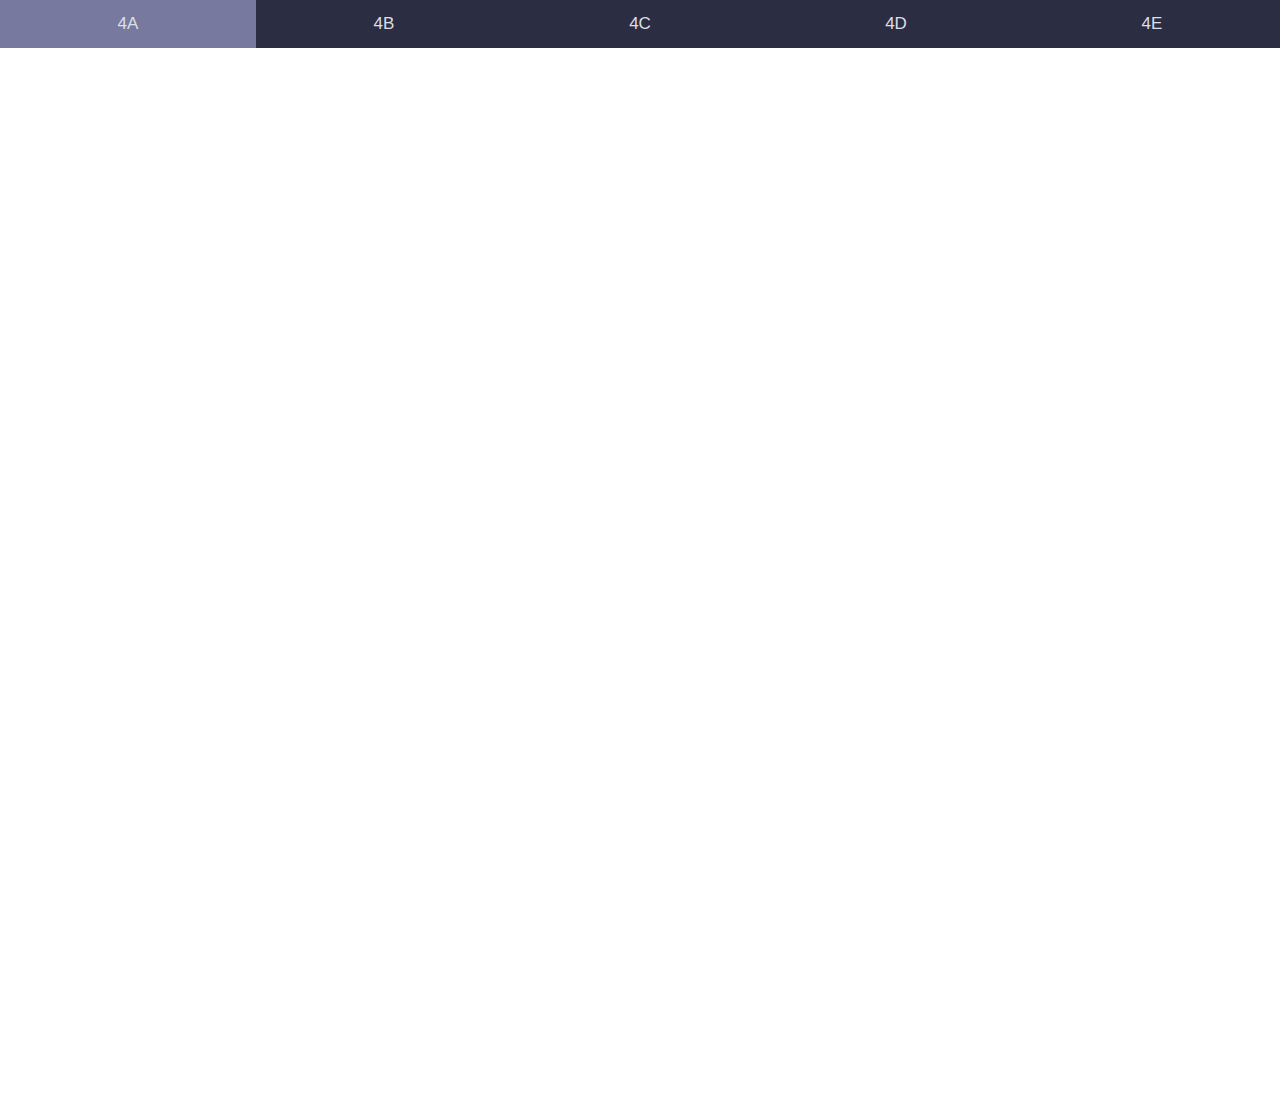
==== year4.html @ 93cbdd05 "Create year4.html" ====
<!DOCTYPE html>
<html lang="en" dir="ltr">
    <head>
        <meta charset="utf-8">
        <meta name="viewport" content="width=device-width, initial-scale=1.0">
        <title>Year 4</title>
        <link rel="stylesheet" href="year.css">
    </head>
<body>
    <button class="tablink" onclick="openPage('4A', this, '#777A9E')" id="defaultOpen">4A</button>
    <button class="tablink" onclick="openPage('4B', this, '#777A9E')">4B</button>
    <button class="tablink" onclick="openPage('4C', this, '#777A9E')">4C</button>
    <button class="tablink" onclick="openPage('4D', this, '#777A9E')">4D</button>
    <button class="tablink" onclick="openPage('4E', this, '#777A9E')">4E</button>

    <div id="4A" class="tabcontent">
        <div class="row">
            <div class="column">
              
            </div>
            <div class="column">
          
            </div>
            <div class="column">    

            </div>
        </div>
    </div>

    <script type="text/javascript">

        function openPage(pageName, elmnt, color) {
        // Hide all elements with class="tabcontent" by default */
        var i, tabcontent, tablinks;
        tabcontent = document.getElementsByClassName("tabcontent");
        for (i = 0; i < tabcontent.length; i++) {
            tabcontent[i].style.display = "none";
        }

        // Remove the background color of all tablinks/buttons
        tablinks = document.getElementsByClassName("tablink");
        for (i = 0; i < tablinks.length; i++) {
            tablinks[i].style.backgroundColor = "";
        }

        // Show the specific tab content
        document.getElementById(pageName).style.display = "block";

        // Add the specific color to the button used to open the tab content
        elmnt.style.backgroundColor = color;
        }

        // Get the element with id="defaultOpen" and click on it
        document.getElementById("defaultOpen").click();
    </script>
</body>
</html>
---- year.css ----
@import url('https://fonts.googleapis.com/css2?family=Montserrat&family=Nanum+Gothic&display=swap');

body, html {
    height: 100%;
    margin: 0;
    font-family: 'Montserrat', sans-serif;
  }
  
  /* Style tab links */
  .tablink {
    background-color: #2B2D42;
    color: #DBDFE6;
    float: left;
    border: none;
    outline: none;
    cursor: pointer;
    padding: 14px 16px;
    font-size: 17px;
    width: 20%;
  }
  
  .tablink:hover {
    background-color: #7F858F;
  }
  
  /* Style the tab content (and add height:100% for full page content) */
  .tabcontent {
    color: #2B2D42;
    display: none;
    padding: 100px 5px;
    height: 100%;
  }
  
  #Home {background-color: #777A9E;}
  #News {background-color: #777A9E;}
  #Contact {background-color: #777A9E;}
  #About {background-color: #777A9E;}

  .row {
    display: flex;
    flex-wrap: wrap;
    padding: 0 4px;
  }
  
  /* Create four equal columns that sits next to each other */
  .column {
    flex: 25%;
    max-width: 33.33%;
    padding: 0 4px;
  }
  
  .column img {
    margin-top: 5 px;
    vertical-align: middle;
    width: 100%;
  }

  .column p{
    text-align: center;
    background-color: #DBDFE6;
    color: #2B2D42;
    padding-top: 10px;
    padding-bottom: 10px;
  }
  
  /* Responsive layout - makes a two column-layout instead of four columns */
  @media screen and (max-width: 800px) {
    .column {
      flex: 50%;
      max-width: 50%;
    }
  }
  
  /* Responsive layout - makes the two columns stack on top of each other instead of next to each other */
  @media screen and (max-width: 600px) {
    .column {
      flex: 100%;
      max-width: 100%;
    }
  }
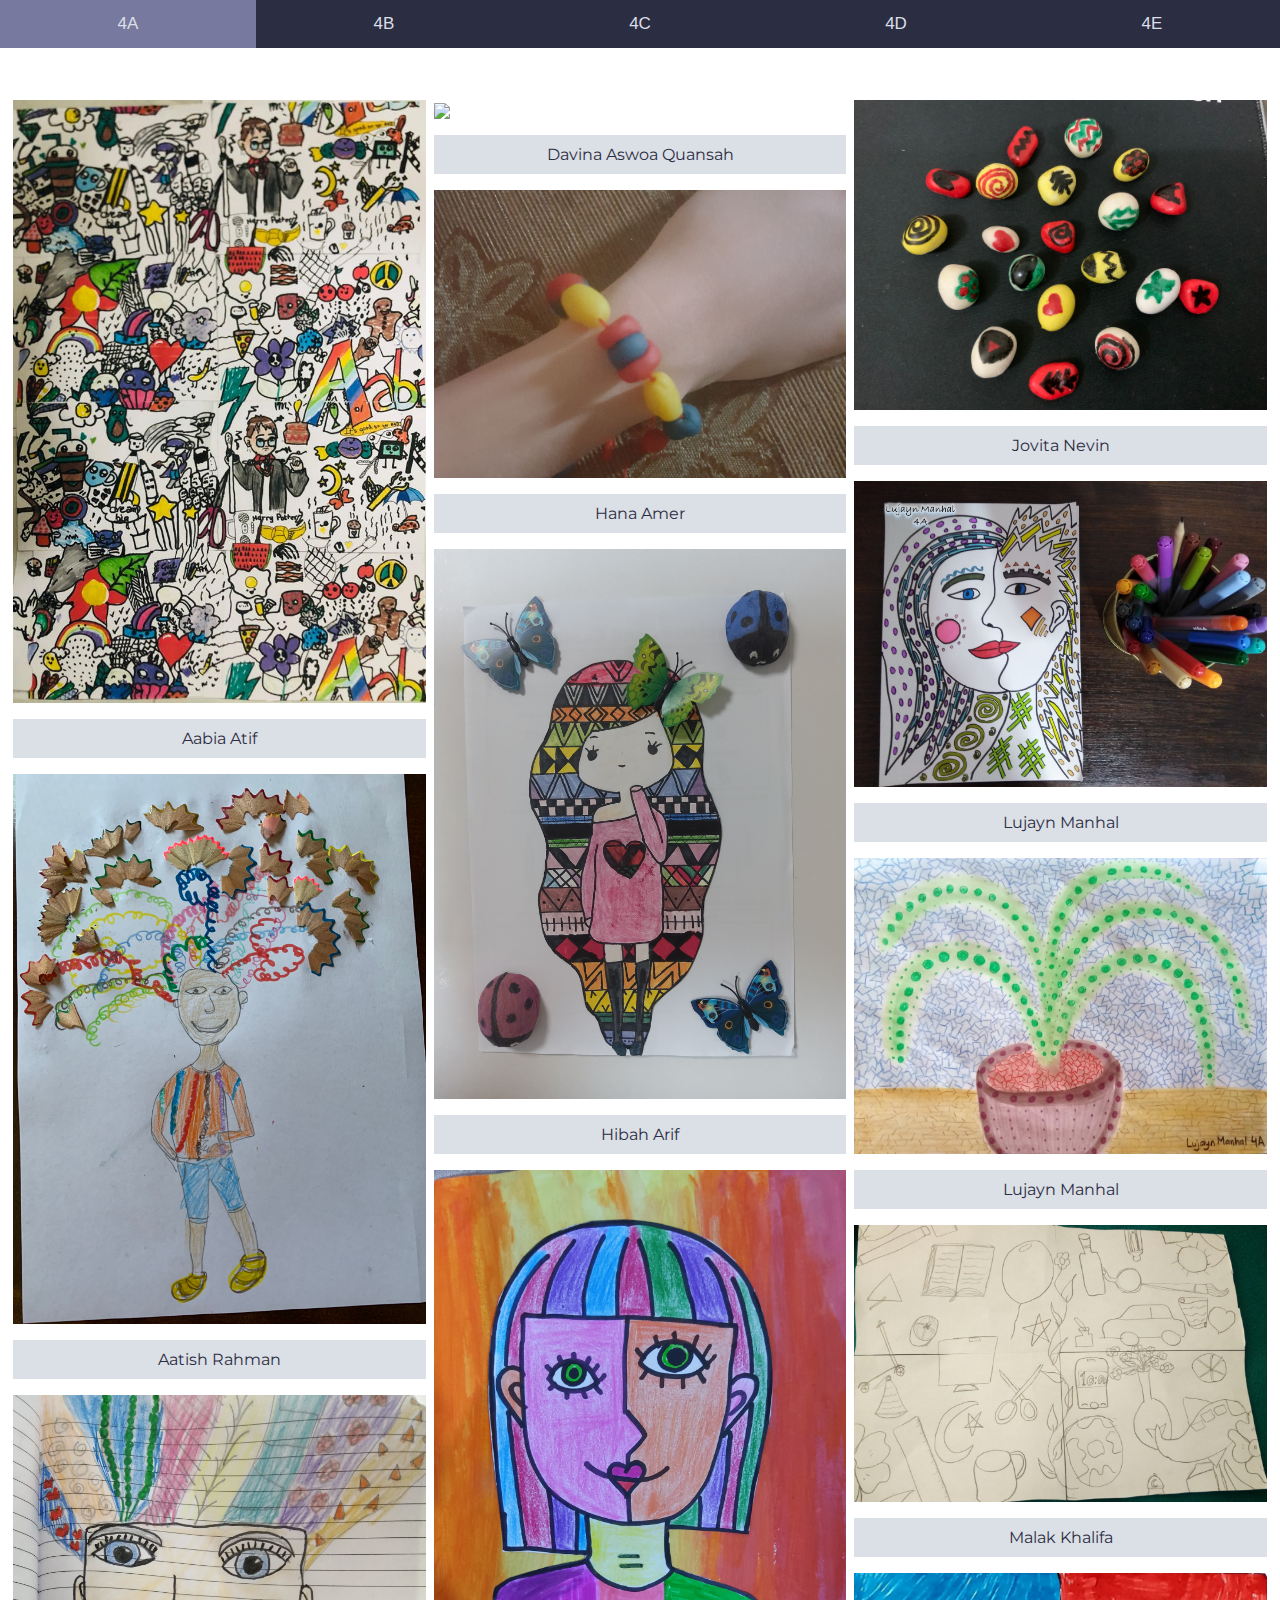
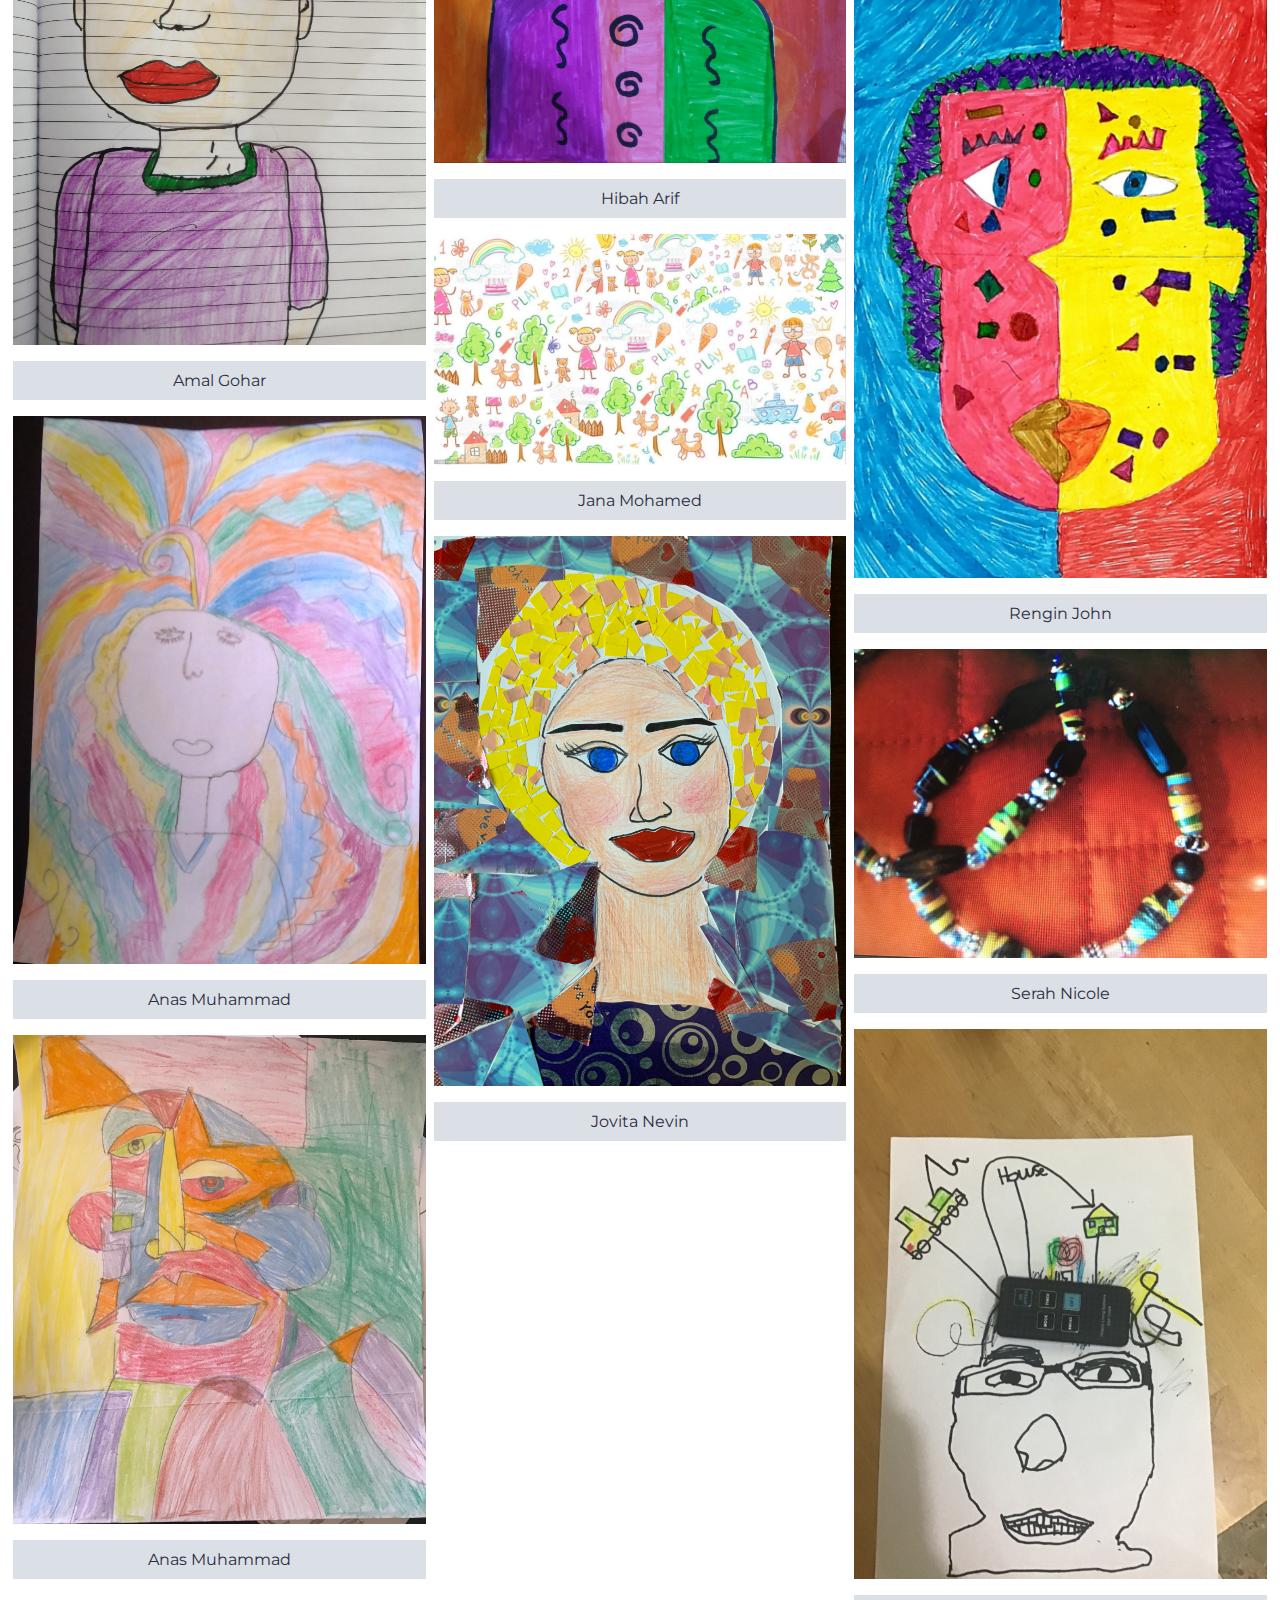
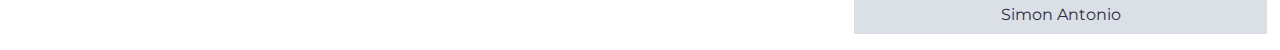
==== commit 5b9514c8: "Update year4.html" ====
--- a/year4.html
+++ b/year4.html
@@ -16,13 +16,270 @@
     <div id="4A" class="tabcontent">
         <div class="row">
             <div class="column">
-              
-            </div>
-            <div class="column">
-          
+                <img src="year4/4a/Aabia Atif 4A.jpeg">
+                <p>Aabia Atif</p>
+                <img src="year4/4a/Aatish Rahman 4A.jpeg">
+                <p>Aatish Rahman</p>
+                <img src="year4/4a/Amal Gohar 4A.jpg">
+                <p>Amal Gohar</p>
+                <img src="year4/4a/Anas  Muhammad 4A.jpg">
+                <p>Anas  Muhammad</p>
+                <img src="year4/4a/Anas Muhammad 4A.jpg">
+                <p>Anas  Muhammad</p>
+            </div>
+            <div class="column">
+                <img src="year4/4a/Davina Aswoa Quansah 4A.jpg">
+                <p>Davina Aswoa Quansah</p>
+                <img src="year4/4a/Hana Amer 4A.jpg">
+                <p>Hana Amer</p>
+                <img src="year4/4a/Hibah Arif  4A.jpg">
+                <p>Hibah Arif</p>
+                <img src="year4/4a/Hibah Arif 4A.jpg">
+                <p>Hibah Arif</p>
+                <img src="year4/4a/JANA Mohamed 4A.JPG">
+                <p>Jana Mohamed</p>
+                <img src="year4/4a/JOVITA NEVIN 4A.jpeg">
+                <p>Jovita Nevin</p>
+            </div>
+            <div class="column"> 
+                <img src="year4/4a/Jovita Nevin 4A.jpg">
+                <p>Jovita Nevin</p>    
+                <img src="year4/4a/Lujayn Manhal 4A - Paint like Picasso.png">
+                <p>Lujayn Manhal</p>
+                <img src="year4/4a/Lujayn Manhal 4A - Yayoi Kusama.jpg">
+                <p>Lujayn Manhal</p>
+                <img src="year4/4a/Malak Khalifa 4A.jpg">
+                <p>Malak Khalifa</p>
+                <img src="year4/4a/Rengin John 4A Paint like Picasso.jpeg">
+                <p>Rengin John</p>
+                <img src="year4/4a/Serah Nicole wadkar 4A.jpeg">
+                <p>Serah Nicole</p>
+                <img src="year4/4a/Simon Antonio Bravo 4A.jpg">
+                <p>Simon Antonio</p>
+            </div>
+        </div>
+    </div>
+
+    <div id="4B" class="tabcontent">
+        <div class="row">
+            <div class="column">
+                <img src="year4/4b/Ahana Malik 4B.jpeg">
+                <p>Ahana Malik</p>
+                <img src="year4/4b/Amna Kashif 4B.jpg">
+                <p>Amna Kashif</p>
+                <img src="year4/4b/Azzam Ahmed Qureshi 4B.jpg">
+                <p>Azzam Ahmed Qureshi</p>
+                <img src="year4/4b/BARZAN ALI MEMON 4B.jpg">
+                <p>BARZAN ALI MEMON</p>
+                <img src="year4/4b/Barzan Ali Menon 4B.jpg">
+                <p>Barzan Ali Menon</p>
+                <img src="year4/4b/Daniel Dsouza 4B.jpeg">
+                <p>Daniel Dsouza</p>
+            </div>
+            <div class="column">
+                
+                <img src="year4/4b/Hamdan Ismail 4B.jpg">
+                <p>Hamdan Ismail</p>
+                <img src="year4/4b/Hossam Salem 4B.jpeg">
+                <p>Hossam Salem</p>
+                <img src="year4/4b/JOSEPH PRINCE PAPPULA 4B (2).jpg">
+                <p>JOSEPH PRINCE PAPPULA</p>
+                <img src="year4/4b/Joseph Prince Pappula 4B.jpg">
+                <p>Joseph Prince Pappula</p>
+                <img src="year4/4b/Juseph Prince Pappula 4B.jpg">
+                <p>Juseph Prince Pappula</p>
+                <img src="year4/4b/Malek Elmay 4B.jpg">
+                <p>Malek Elmay</p>
+            </div>
+            <div class="column">   
+                <img src="year4/4b/Muhammad Sarim 4B (2).jpg">
+                <p>Muhammad Sarim</p>
+                <img src="year4/4b/MUHAMMAD SARIM 4B.jpg">
+                <p>MUHAMMAD SARIM</p>
+                <img src="year4/4b/Ruben Mathais 4B.jpeg">
+                <p>Ruben Mathais</p>
+                <img src="year4/4b/Ruben Mathais 4B.jpg">
+                <p>Ruben Mathais</p>
+                <img src="year4/4b/Thor Costa 4B.jpg">
+                <p>Thor Costa</p>
+                <img src="year4/4b/VONALIE DISSANAYAKE 4B BISA BUTLER 1.jpg">
+                <p>VONALIE DISSANAYAKE</p>
+            </div>
+        </div>
+    </div>
+
+    <div id="4C" class="tabcontent">
+        <div class="row">
+            <div class="column">
+                <img src="year4/4c/ALEENA KHAN 4C.jpeg">
+                <p>ALEENA KHAN</p>
+                <img src="year4/4c/Bint Sadaqath, Syeda Maryam 4C.jpg">
+                <p>Bint Sadaqath, Syeda Maryam</p>
+                <img src="year4/4c/Ehab Hashem 4C (2).jpeg">
+                <p>Ehab Hashem</p>
+                <img src="year4/4c/Ehab Hashem 4C.jpeg">
+                <p>Ehab Hashem</p>
+                <img src="year4/4c/Fatima Jabeen 4C.jpg">
+                <p>Fatima Jabeen</p>
+                <img src="year4/4c/Hamsika Vivek 4C.jpg">
+                <p>Hamsika Vivek </p>
+                
+            </div>
+            <div class="column">
+                
+                <img src="year4/4c/Hareem Sami 4C (2).jpeg">
+                <p>Hareem Sami</p>
+                <img src="year4/4c/Hareem Sami 4C.jpeg">
+                <p>Hareem Sami</p>
+                <img src="year4/4c/Iqra Khan 4C.jpg">
+                <p>Iqra Khan </p>
+                <img src="year4/4c/Jabeen Fatima 4C.jpg">
+                <p>Jabeen Fatima</p>
+                <img src="year4/4c/JABEEN FAYIMA 4C.jpg">
+                <p>Jabeen Fatima</p>
+                <img src="year4/4c/Kaylah Adwoa Quansah 4C.jpg">
+                <p>Kaylah Adwoa Quansah</p>
+                
             </div>
             <div class="column">    
-
+                <img src="year4/4c/Rahaf Ibrahim 4C.jpg">
+                <p>Rahaf Ibrahim</p>
+                <img src="year4/4c/Rehan Palihawadana 4C (2).jpg">
+                <p>Rehan Palihawadana</p>
+                <img src="year4/4c/Rehan Palihawadana 4C.jpg">
+                <p>Rehan Palihawadana</p>
+                <img src="year4/4c/Salma Nasser 4C.jpeg">
+                <p>Salma Nasser</p>
+                <img src="year4/4c/Syeda Maryam 4C.jpeg">
+                <p>Syeda Maryam</p>
+                <img src="year4/4c/ZAFAR MUHAMMAD HAMDAN 4C.jpg">
+                <p>ZAFAR MUHAMMAD HAMDAN</p>
+            </div>
+        </div>
+    </div>
+
+    <div id="4D" class="tabcontent">
+        <div class="row">
+            <div class="column">
+                <img src="year4/4d/_Musfira Danish 4D.jpg">
+                <p>Musfira Danish</p>
+                <img src="year4/4d/Aaron Maggo 4D (2).jpeg">
+                <p>Aaron Maggo</p>
+                <img src="year4/4d/Aaron Maggo 4D.jpeg">
+                <p>Aaron Maggo</p>
+                <img src="year4/4d/Aiden Marshall Dias 4D (2).jpg">
+                <p>Aiden Marshall Dias</p>
+                <img src="year4/4d/AIDEN MARSHALL DIAS 4D.jpg">
+                <p>Aiden Marshall Dias</p>
+                <img src="year4/4d/Alyha Fahima 4D.jpeg">
+                <p>Alyha Fahima</p>
+                <img src="year4/4d/Alyha Fatima 4D.jpeg">
+                <p>Alyha Fahima</p>
+                <img src="year4/4d/ATIF HUSSAIN 4D.jpg">
+                <p>ATIF HUSSAIN</p>
+                <img src="year4/4d/Dua Farruk 4D.jpg">
+                <p>Dua Farruk</p>
+            </div>
+            <div class="column">
+                
+                <img src="year4/4d/Dua Farrukh 4D.jpg">
+                <p>Dua Farruk</p>
+                <img src="year4/4d/EVAN MARKUS 4D.jpeg">
+                <p>EVAN MARKUS</p>
+                <img src="year4/4d/Kevan Jayawardhana 4D.jpeg">
+                <p>Kevan Jayawardhana</p>
+                <img src="year4/4d/Kiley Faith Fernando 4D (2).jpeg">
+                <p>Kiley Faith Fernando</p>
+                <img src="year4/4d/Kiley Faith Fernando 4D (3).jpeg">
+                <p>Kiley Faith Fernando</p>
+                <img src="year4/4d/KILEY FAITH FERNANDO 4D.jpeg">
+                <p>Kiley Faith Fernando</p>
+                <img src="year4/4d/MITRA MAHESH 4D.jpg">
+                <p>MITRA MAHESH</p>
+                <img src="year4/4d/Muhammad Ahmed Salman 4D.jpeg">
+                <p>Muhammad Ahmed Salman</p>
+                <img src="year4/4d/Musfira Danish 4D.jpg">
+                <p>Musfira Danish</p>
+            </div>
+            <div class="column">
+                
+                <img src="year4/4d/Nathanael Gonsalvez 4D.jpeg">
+                <p>Nathanael Gonsalvez</p>
+                <img src="year4/4d/NATHANEAL GONSALVEZ 4D.jpeg">
+                <p>NATHANEAL GONSALVEZ</p>
+                <img src="year4/4d/RAYAN MUHAMMAD AHSAN 4D.jpg">
+                <p>RAYAN MUHAMMAD AHSAN</p>
+                <img src="year4/4d/Sabrina Binte Shalin 4D.jpg">
+                <p>Sabrina Binte Shalin</p>
+                <img src="year4/4d/Sabrina-Binte-Shalin-4D.jpg">
+                <p>Sabrina Binte Shalin</p>
+                <img src="year4/4d/SARAH SOWKATHALI 2 4D.jpg">
+                <p>SARAH SOWKATHALI</p>
+                <img src="year4/4d/Umaima Tariq Shaikh 4D.jpg">
+                <p>Umaima Tariq Shaikh</p>
+                <img src="year4/4d/Umaima Tariq Sheikh 4D.jpg">
+                <p>Umaima Tariq Shaikh</p>
+                <img src="year4/4d/Yazan Pudussery 4D.jpeg">
+                <p>Yazan Pudussery</p>
+
+            </div>
+            <div class="column">    
+
+            </div>
+        </div>
+    </div>
+
+    <div id="4E" class="tabcontent">
+        <div class="row">
+            <div class="column">
+                <img src="year4/4e/AIZA TARIQ 4E.jpeg">
+                <p>AIZA TARIQ</p>
+                <img src="year4/4e/Aiza Tariq 4E.jpg">
+                <p>AIZA TARIQ</p>
+                <img src="year4/4e/AQUIL NAWAF 4E.jpg">
+                <p>AQUIL NAWAF</p>
+                <img src="year4/4e/Aysha Chukkan 4E.jpeg">
+                <p>Aysha Chukkan</p>
+                <img src="year4/4e/Aysha Chukkan 4E.jpg">
+                <p>Aysha Chukkan</p>
+                <img src="year4/4e/Ibrahim Abu Sawa 4E (2).jpg">
+                <p>Ibrahim Abu Sawa</p>
+                <img src="year4/4e/Ibrahim Abu Sawa 4E.jpg">
+                <p>Ibrahim Abu Sawa</p>
+            </div>
+            <div class="column">
+                <img src="year4/4e/Jahan Vyas 4E (2).jpg">
+                <p>Jahan Vyas</p>
+                <img src="year4/4e/Jahan Vyas 4E.jpg">
+                <p>Jahan Vyas</p>
+                <img src="year4/4e/Janya Frances Cabrera  4E.jpeg">
+                <p>Janya Frances Cabrera</p>
+                <img src="year4/4e/Mahra Alhaidani 4E.jpeg">
+                <p>/Mahra Alhaidani</p>
+                <img src="year4/4e/Mohd Ayub, Aqil Nawfal Bin 4E.jpg">
+                <p>Mohd Ayub, Aqil Nawfal</p>
+                <img src="year4/4e/Muhammad Rohan Nomani 4E.jpg">
+                <p>Muhammad Rohan Nomani</p>
+                <img src="year4/4e/Nethuki Sananya 4E (2).jpeg">
+                <p>Nethuki Sananya</p>
+            </div>
+            <div class="column">
+                <img src="year4/4e/Nethuki Sananya 4E.jpeg">
+                <p>Nethuki Sananya</p>   
+                <img src="year4/4e/Oghenerukevwe Efe-Eguridu, 4E.jpeg">
+                <p>Oghenerukevwe Efe-Eguridu</p>
+                <img src="year4/4e/Omer Ali Mohamed 4E (2).jpg">
+                <p>Omer Ali Mohamed</p>
+                <img src="year4/4e/Omer Ali Mohamed 4E.jpg">
+                <p>Omer Ali Mohamed</p>
+                <img src="year4/4e/SYEDA ANABIA SHAHBAZ 4E.jpg">
+                <p>SYEDA ANABIA SHAHBAZ </p>
+                <img src="year4/4e/Umaima Khalil 4E (2).jpg">
+                <p>Umaima Khalil</p>
+                <img src="year4/4e/Umaima Khalil 4E.jpg">
+                <p>Umaima Khalil</p>
+                <img src="year4/4e/Zainab Basry 4E.jpg">
+                <p>Zainab Basry</p>
             </div>
         </div>
     </div>
